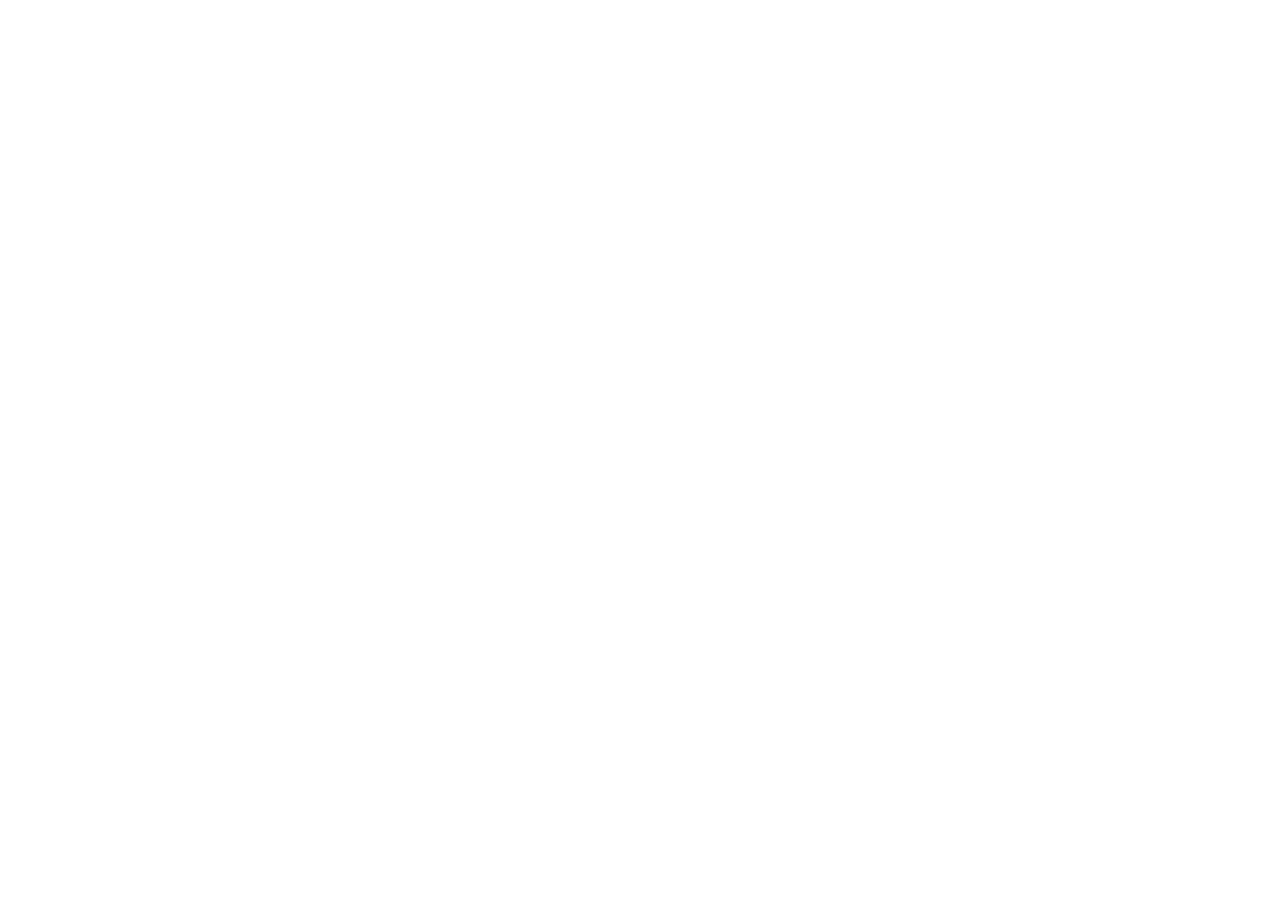
==== Minimal Blog Card/index.html @ 15e13325 "Minimal blog card" ====
<!DOCTYPE html>
<html lang="en">
<head>
    <meta charset="UTF-8">
    <meta name="viewport" content="width=device-width, initial-scale=1.0">
    <title>Minimal Blog Card</title>
</head>
<body>
    
</body>
</html>
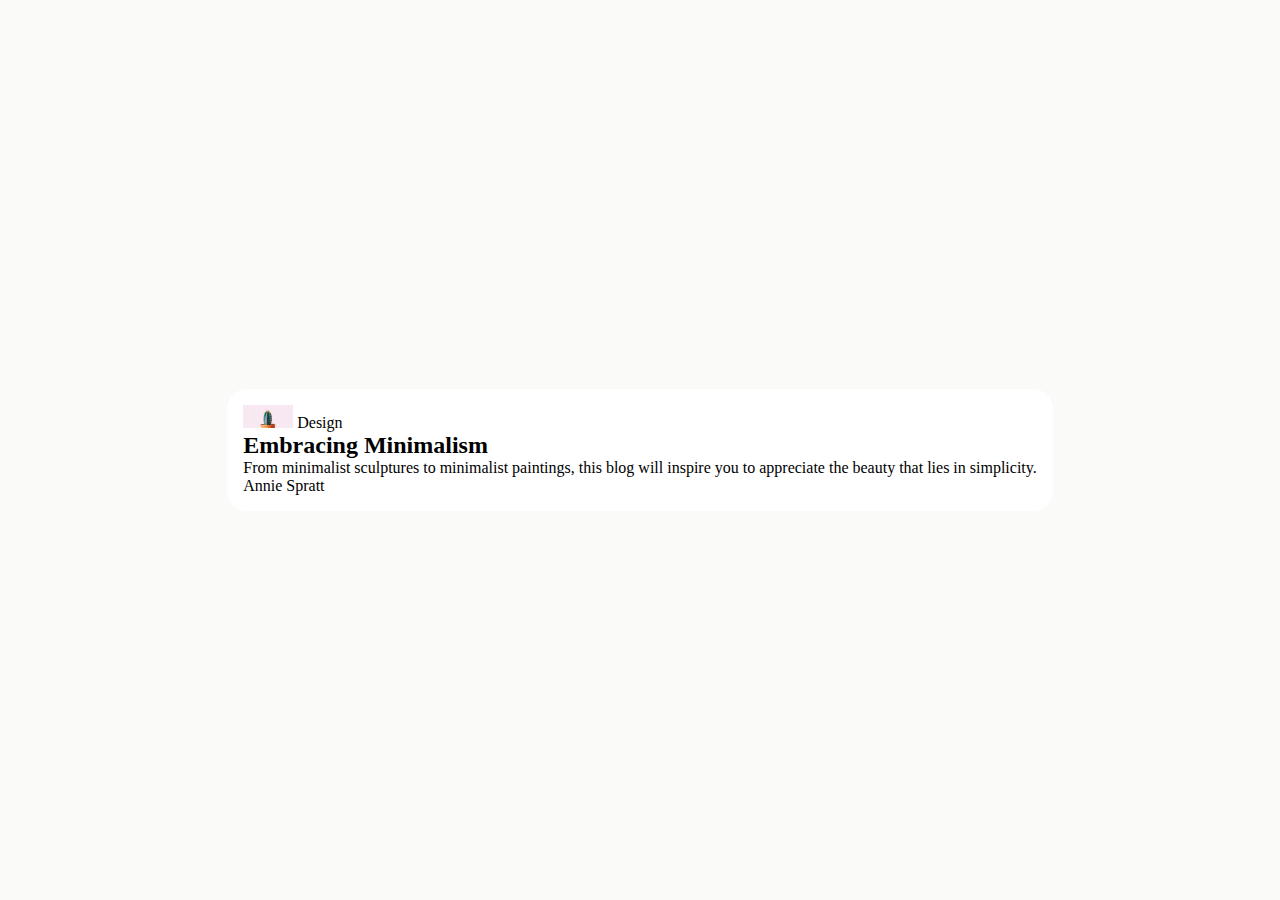
==== commit d90ec3d4: "feat : styles" ====
--- a/Minimal Blog Card/index.html
+++ b/Minimal Blog Card/index.html
@@ -3,9 +3,19 @@
 <head>
     <meta charset="UTF-8">
     <meta name="viewport" content="width=device-width, initial-scale=1.0">
+    <link rel="stylesheet" href="styles.css">
     <title>Minimal Blog Card</title>
 </head>
 <body>
-    
+    <div class="wrapper">
+        <div class="card">
+            <img src="./cactus_img.jpg" alt="cactus-img" class="card__img">
+            <span>Design</span>
+            <h2>Embracing Minimalism</h2>
+            <p>From minimalist sculptures to minimalist paintings, this blog will inspire you to appreciate the beauty that lies in
+            simplicity.</p>
+            <span>Annie Spratt</span>
+        </div>
+    </div>
 </body>
 </html>--- a/Minimal Blog Card/styles.css
+++ b/Minimal Blog Card/styles.css
@@ -0,0 +1,28 @@
+@import url('https://fonts.googleapis.com/css2?family=Roboto+Slab:wght@300&family=Sora:wght@100;400&display=swap');
+
+*, *::after, *::before {
+    margin: 0;
+    padding: 0;
+    box-sizing: border-box;
+}
+
+html,
+body {
+    height: 100%;
+    font-size: "Sora";
+    display: flex;
+    justify-items: center;
+    align-items: center;
+    margin: 0 auto;
+    background: #FAFAF9;
+}
+
+.wrapper {
+    background-color: #FFFFFF;
+    padding: 16px;
+    border-radius: 20px;
+}
+
+.card__img {
+    width: 50px;
+}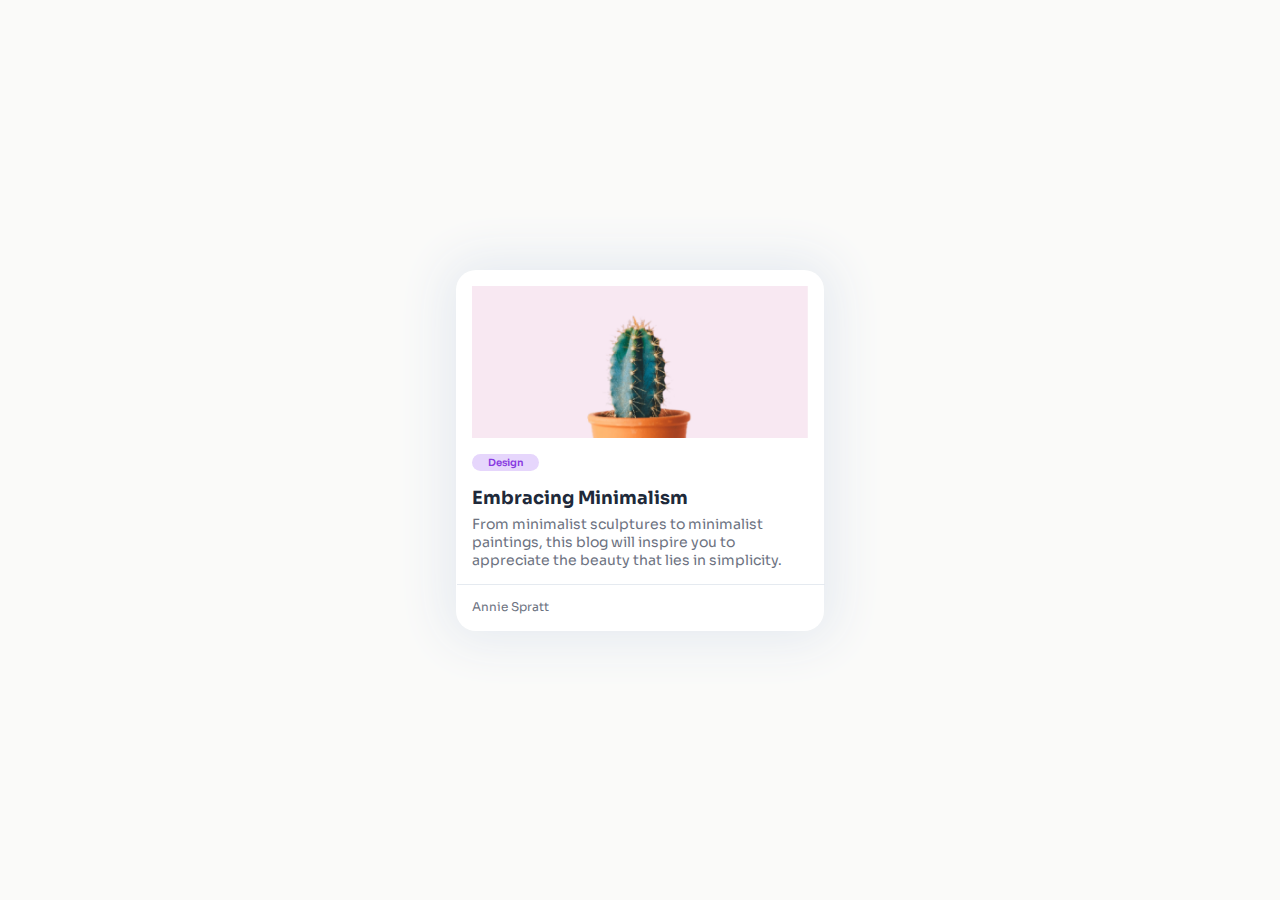
==== commit f42ea1b0: "Challenge 1 finished" ====
--- a/Minimal Blog Card/index.html
+++ b/Minimal Blog Card/index.html
@@ -10,11 +10,13 @@
     <div class="wrapper">
         <div class="card">
             <img src="./cactus_img.jpg" alt="cactus-img" class="card__img">
-            <span>Design</span>
-            <h2>Embracing Minimalism</h2>
-            <p>From minimalist sculptures to minimalist paintings, this blog will inspire you to appreciate the beauty that lies in
+            <span class="card__span">Design</span>
+            <h2 class="card__title">Embracing Minimalism</h2>
+            <p class="card__text">From minimalist sculptures to minimalist paintings, this blog will inspire you to appreciate the beauty that lies in
             simplicity.</p>
-            <span>Annie Spratt</span>
+            <span class="card__tag">Annie Spratt</span>
+        </div>
+        <div class="line">
         </div>
     </div>
 </body>
--- a/Minimal Blog Card/styles.css
+++ b/Minimal Blog Card/styles.css
@@ -9,7 +9,7 @@
 html,
 body {
     height: 100%;
-    font-size: "Sora";
+    font-family: "Sora", sans-serif;
     display: flex;
     justify-items: center;
     align-items: center;
@@ -18,11 +18,58 @@
 }
 
 .wrapper {
+    width: 368px;
     background-color: #FFFFFF;
     padding: 16px;
     border-radius: 20px;
+    box-shadow: 0px 0px 50px 10px #E5EAF0;
+}
+
+.card {
+    display: flex;
+    flex-direction: column;
 }
 
 .card__img {
-    width: 50px;
+    width: 336px;
+    height: 152px;
+}
+
+.card__span {
+    color: #883AE1;
+    background: #E6D6FC;
+    margin-top: 16px;
+    width: fit-content;
+    border-radius: 50px;
+    font-size: 10px;
+    padding: 2px 16px;
+    font-weight: 600;
+}
+
+.card__title {
+    margin-top: 16px;
+    font-size: 18px;
+    margin-bottom: 6px;
+    color: #20293A;
+}
+
+.card__text {
+    font-size: 14px;
+    color: #6C727F;
+}
+
+.card__tag {
+    margin-top: 20px;
+    font-size: 12px;
+    color: #6C727F;
+    padding: 10px 0 0 0;
+}
+
+.line {
+    width: 368px;
+    height: 1px;
+    background: #E5EAF0;
+    position: relative;
+    top: -30px;
+    left: -15px;
 }